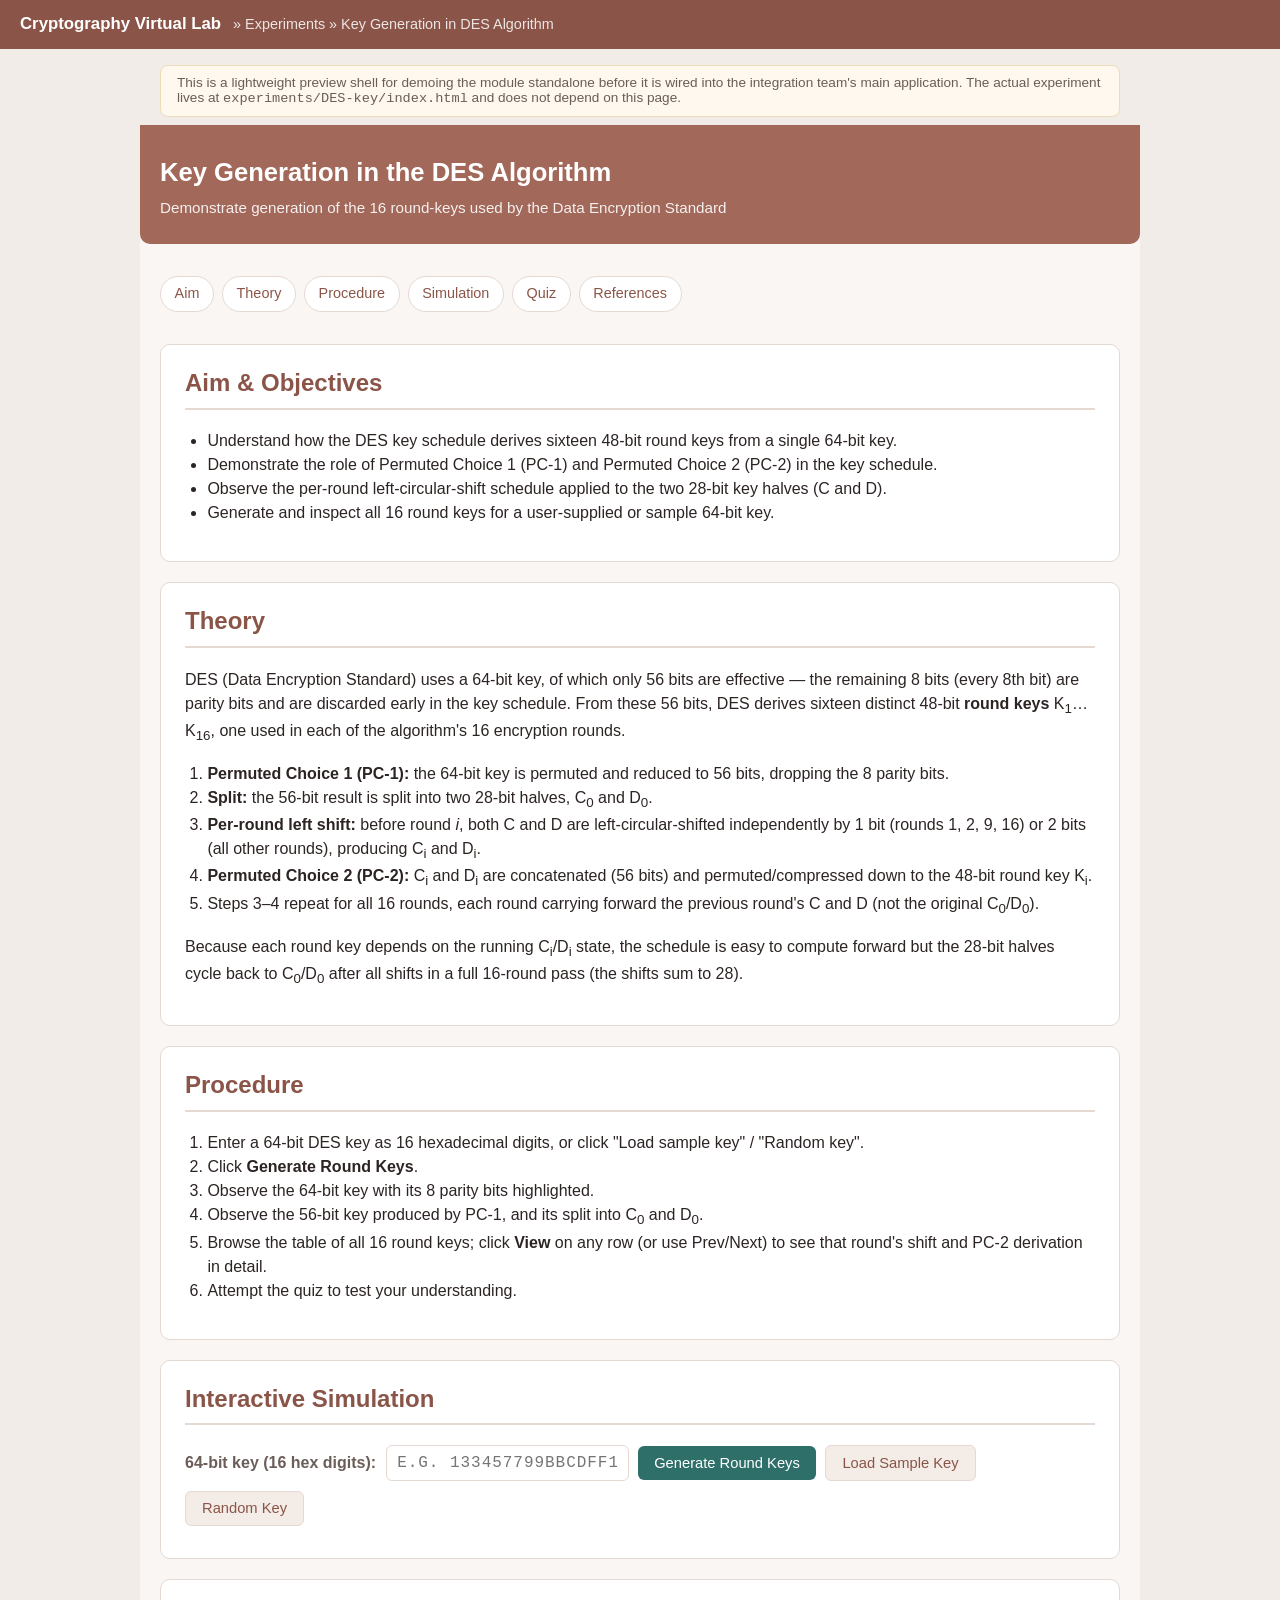
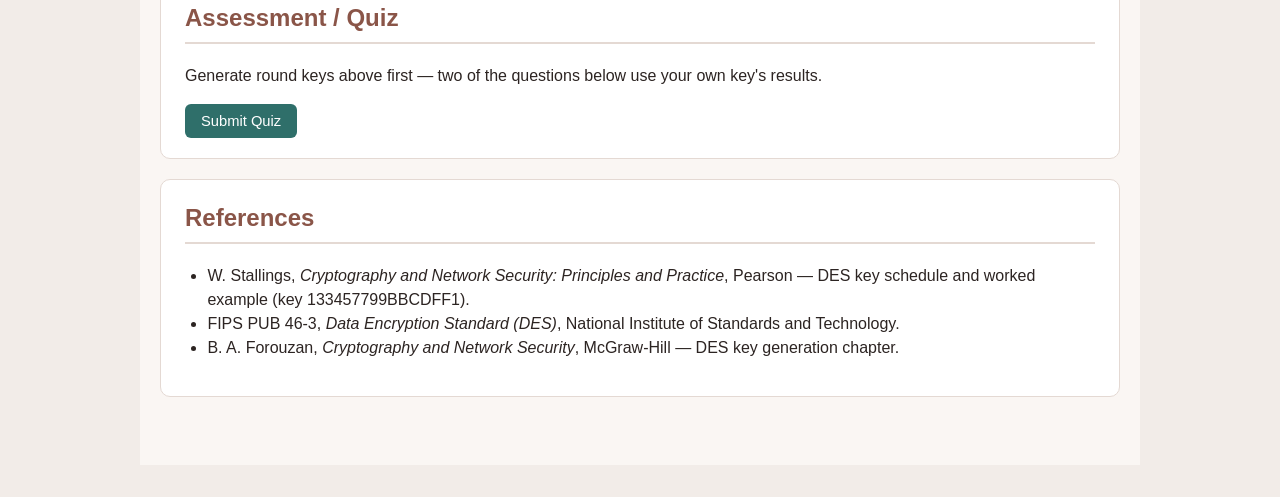
==== demo/index.html @ c6e74f19 "Add DES key generation (round-key schedule) experiment module Implements the full DES key schedule (" ====
<!DOCTYPE html>
<html lang="en">
<head>
<meta charset="UTF-8" />
<meta name="viewport" content="width=device-width, initial-scale=1.0" />
<title>Demo Shell | DES Key Generation</title>
<style>
  * { box-sizing: border-box; }
  body { margin: 0; font-family: "Segoe UI", Roboto, Helvetica, Arial, sans-serif; background: #f2ece8; }
  .shell-header {
    background: #8a5548;
    color: #fff;
    padding: 0.9rem 1.25rem;
    display: flex;
    align-items: center;
    gap: 0.75rem;
  }
  .shell-header .brand { font-weight: 700; font-size: 1.05rem; }
  .shell-header .crumb { opacity: 0.85; font-size: 0.9rem; }
  .shell-note {
    max-width: 960px;
    margin: 1rem auto 0;
    padding: 0.6rem 1rem;
    background: #fff8ee;
    border: 1px solid #eddcb8;
    border-radius: 8px;
    font-size: 0.85rem;
    color: #6b5d58;
  }
  iframe {
    width: 100%;
    border: none;
    display: block;
    min-height: 100vh;
  }
</style>
</head>
<body>
  <header class="shell-header">
    <span class="brand">Cryptography Virtual Lab</span>
    <span class="crumb">&raquo; Experiments &raquo; Key Generation in DES Algorithm</span>
  </header>
  <p class="shell-note">
    This is a lightweight preview shell for demoing the module standalone before it is
    wired into the integration team's main application. The actual experiment lives at
    <code>experiments/DES-key/index.html</code> and does not depend on this page.
  </p>
  <iframe src="../experiments/DES-key/index.html" title="DES Key Generation experiment" id="exp-frame"></iframe>
  <script>
    // Keep the iframe tall enough to show the whole experiment without an inner scrollbar.
    const frame = document.getElementById("exp-frame");
    function resize() {
      try {
        const doc = frame.contentDocument;
        if (doc && doc.body) frame.style.height = doc.body.scrollHeight + 40 + "px";
      } catch (e) {
        /* cross-origin fallback: leave default height */
      }
    }
    frame.addEventListener("load", () => {
      resize();
      setTimeout(resize, 300);
    });
  </script>
</body>
</html>
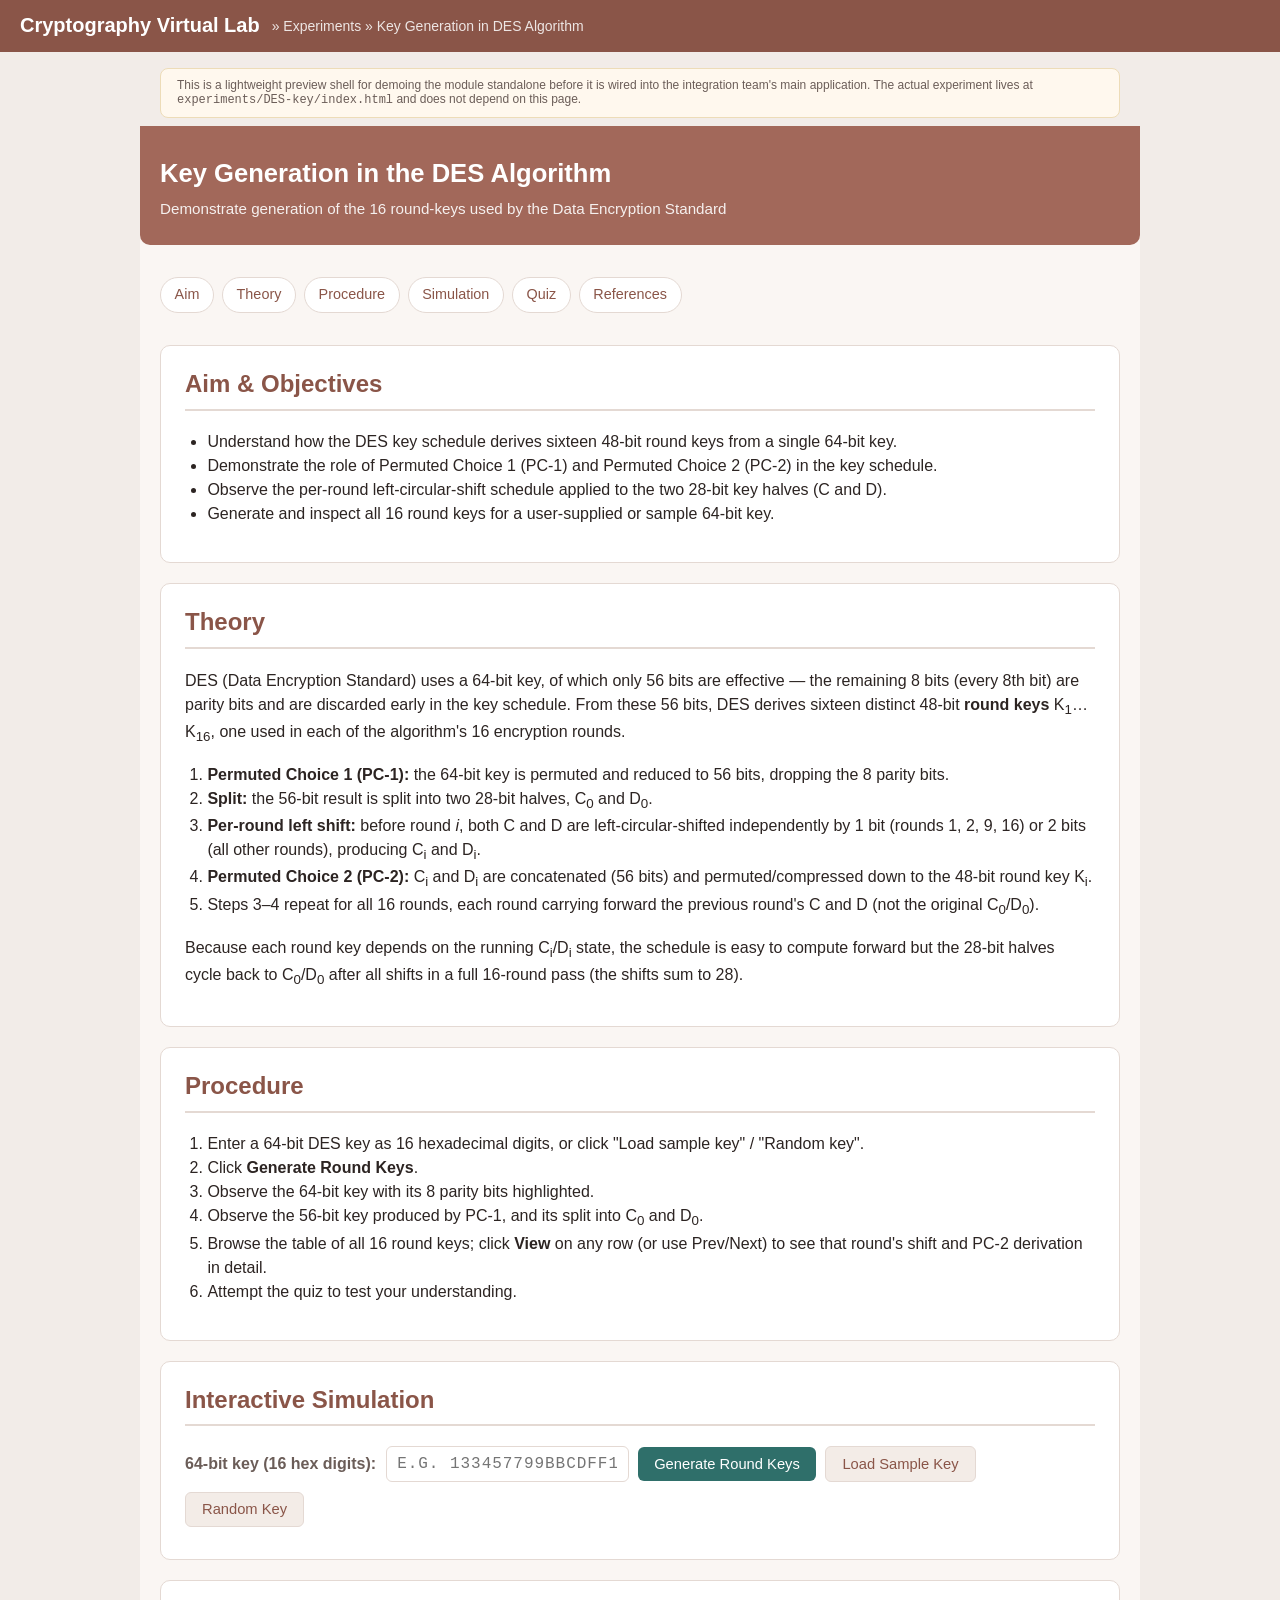
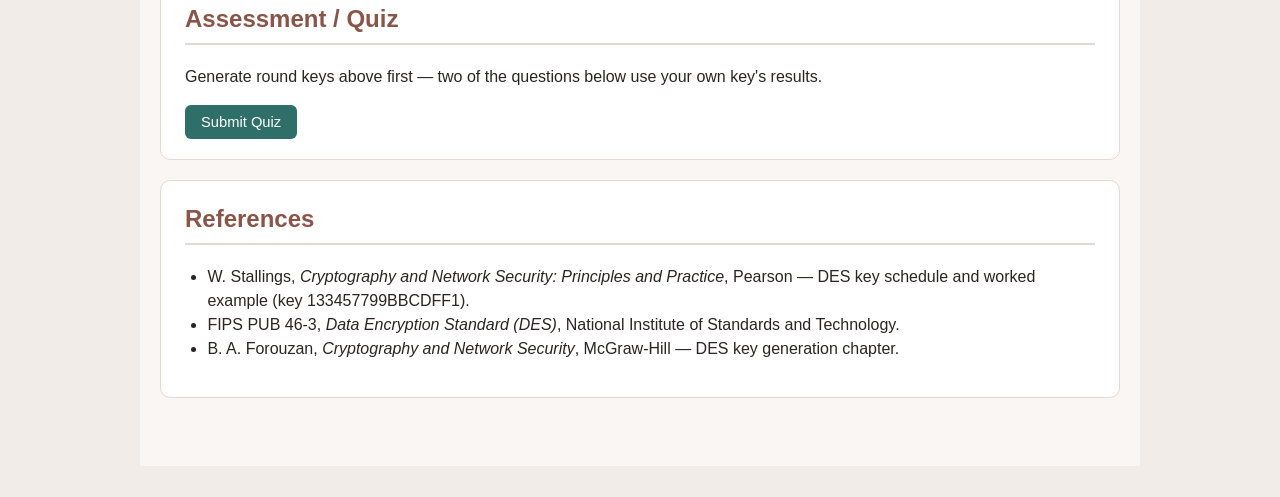
==== commit bd65fedf: "Improve type-size hierarchy in demo shell header/note" ====
--- a/demo/index.html
+++ b/demo/index.html
@@ -15,8 +15,8 @@
     align-items: center;
     gap: 0.75rem;
   }
-  .shell-header .brand { font-weight: 700; font-size: 1.05rem; }
-  .shell-header .crumb { opacity: 0.85; font-size: 0.9rem; }
+  .shell-header .brand { font-weight: 700; font-size: 1.25rem; }
+  .shell-header .crumb { opacity: 0.85; font-size: 0.875rem; }
   .shell-note {
     max-width: 960px;
     margin: 1rem auto 0;
@@ -24,7 +24,7 @@
     background: #fff8ee;
     border: 1px solid #eddcb8;
     border-radius: 8px;
-    font-size: 0.85rem;
+    font-size: 0.75rem;
     color: #6b5d58;
   }
   iframe {
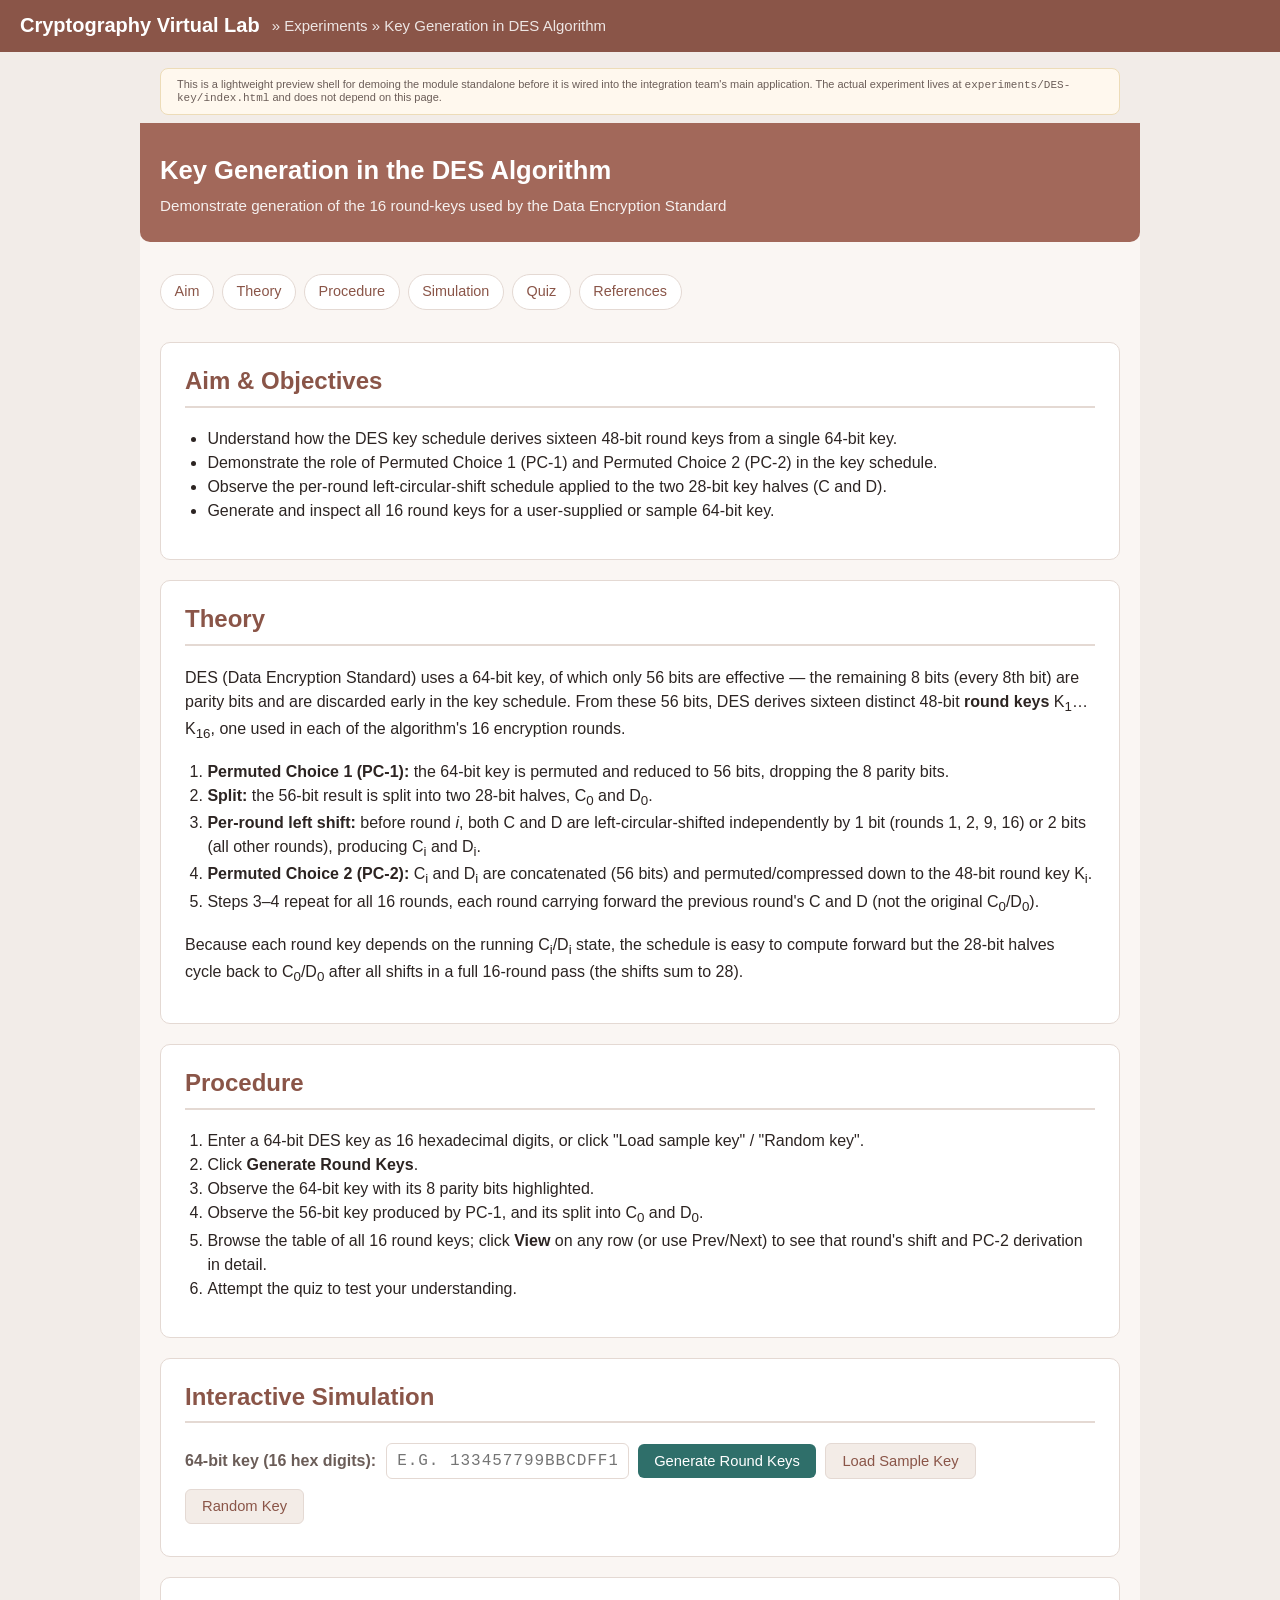
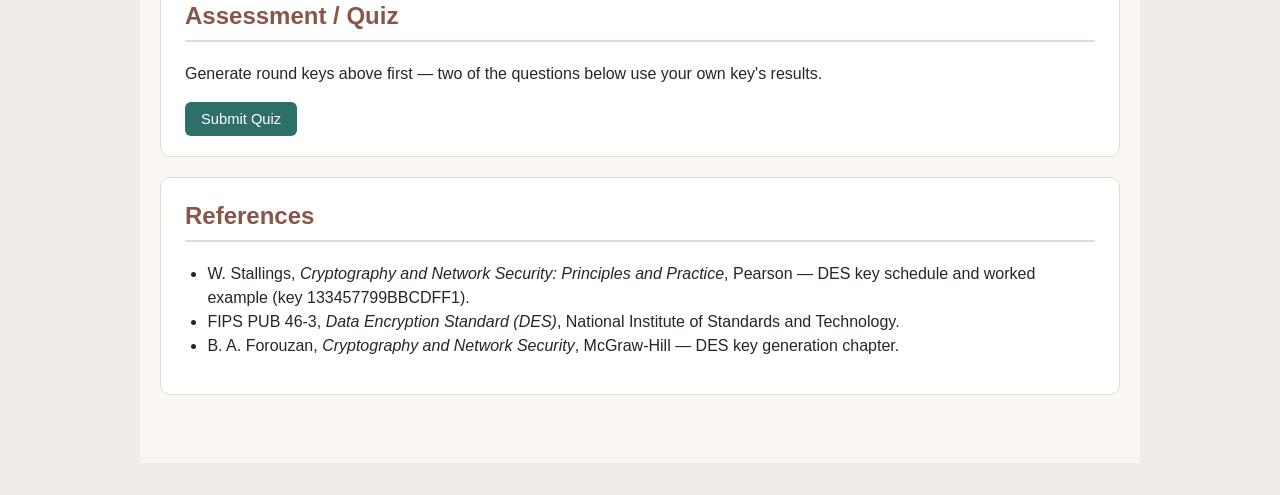
==== commit 42d25859: "Widen type-scale steps in demo shell to clear 1.25 ratio threshold" ====
--- a/demo/index.html
+++ b/demo/index.html
@@ -16,7 +16,7 @@
     gap: 0.75rem;
   }
   .shell-header .brand { font-weight: 700; font-size: 1.25rem; }
-  .shell-header .crumb { opacity: 0.85; font-size: 0.875rem; }
+  .shell-header .crumb { opacity: 0.85; font-size: 0.9375rem; }
   .shell-note {
     max-width: 960px;
     margin: 1rem auto 0;
@@ -24,7 +24,7 @@
     background: #fff8ee;
     border: 1px solid #eddcb8;
     border-radius: 8px;
-    font-size: 0.75rem;
+    font-size: 0.6875rem;
     color: #6b5d58;
   }
   iframe {
